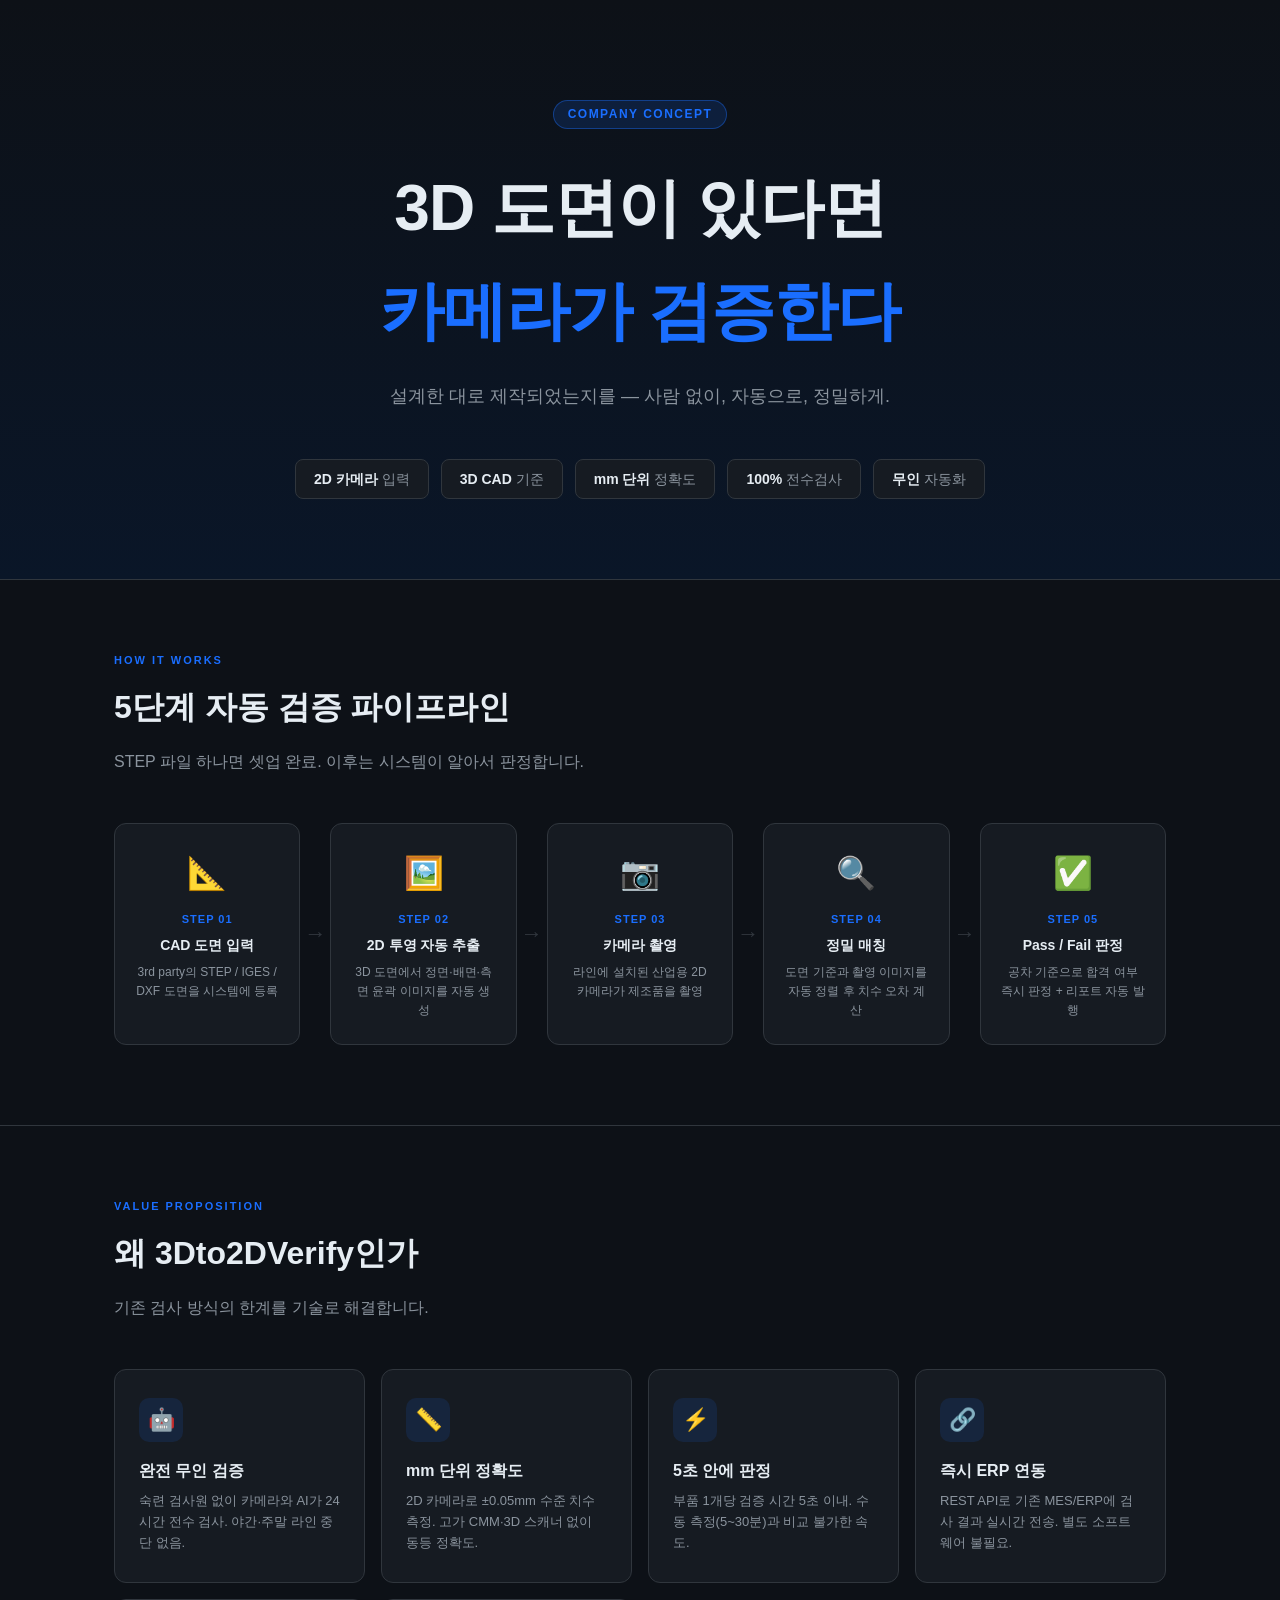
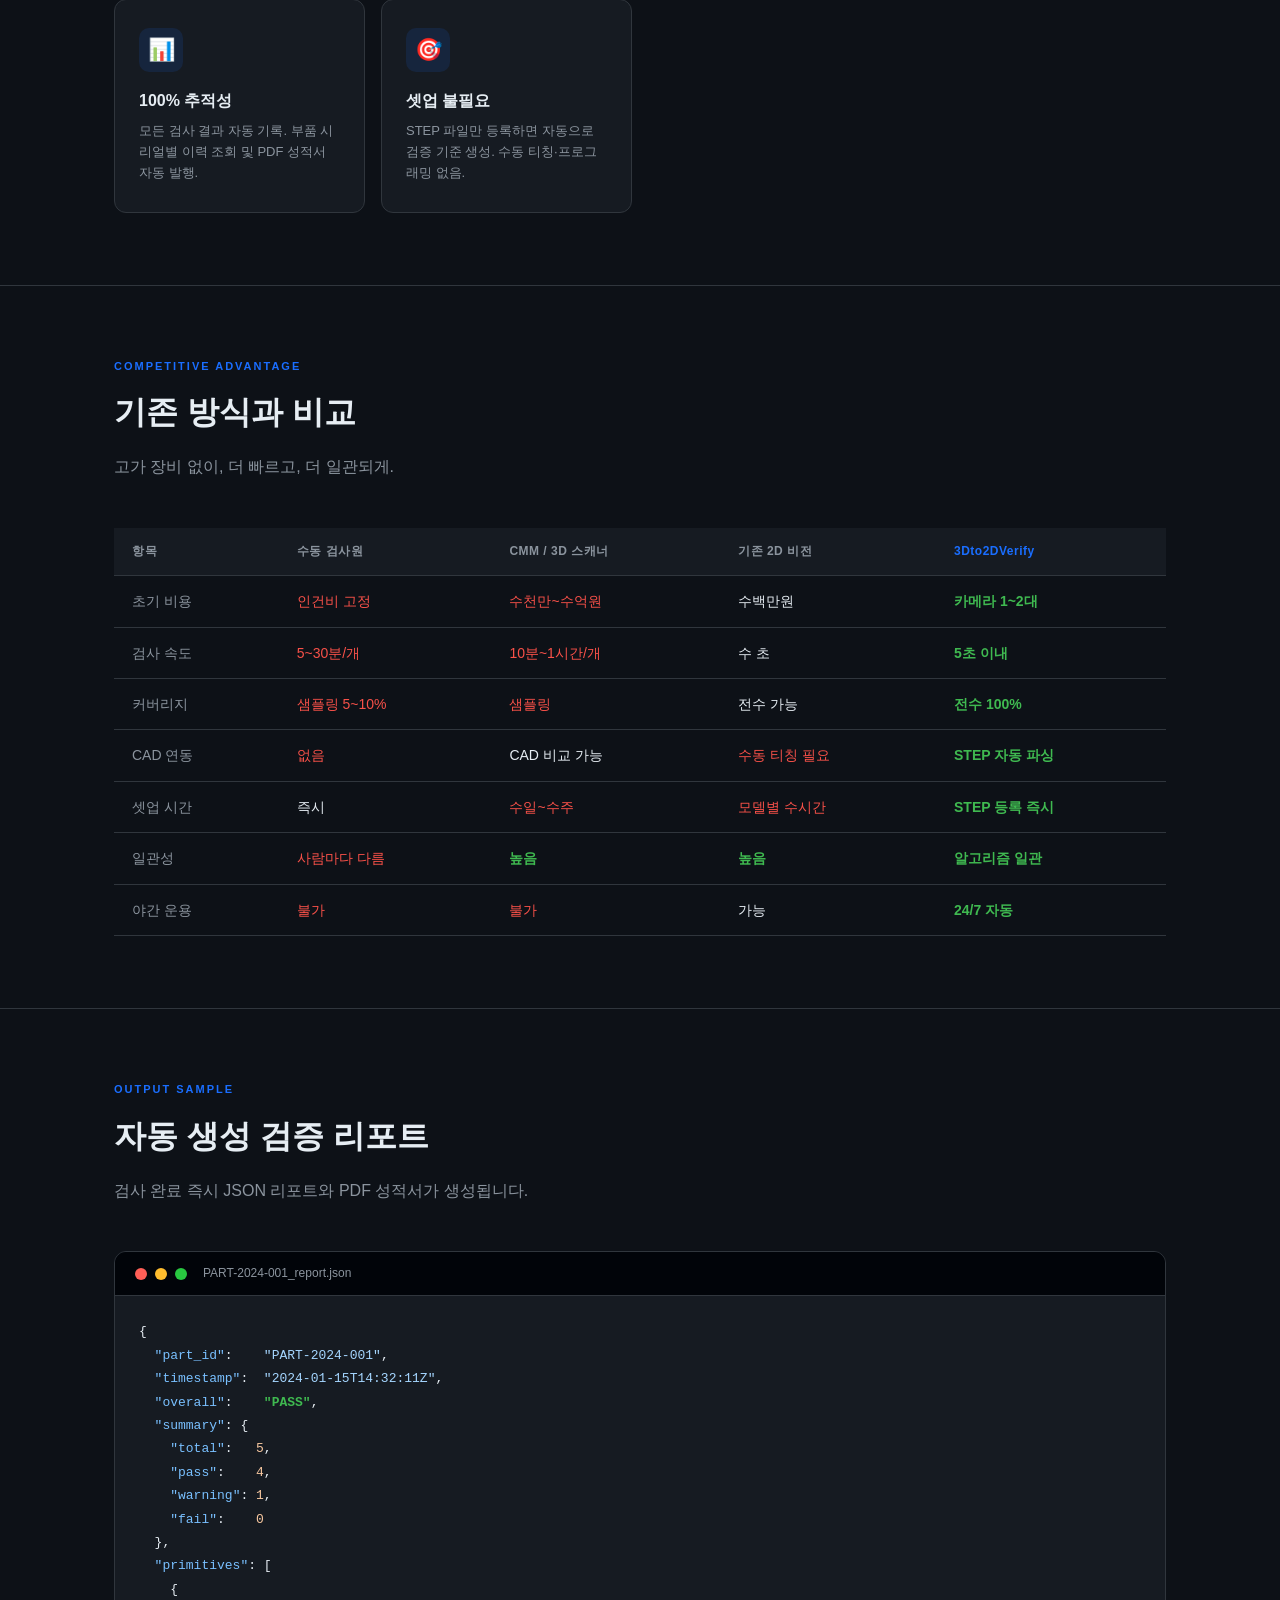
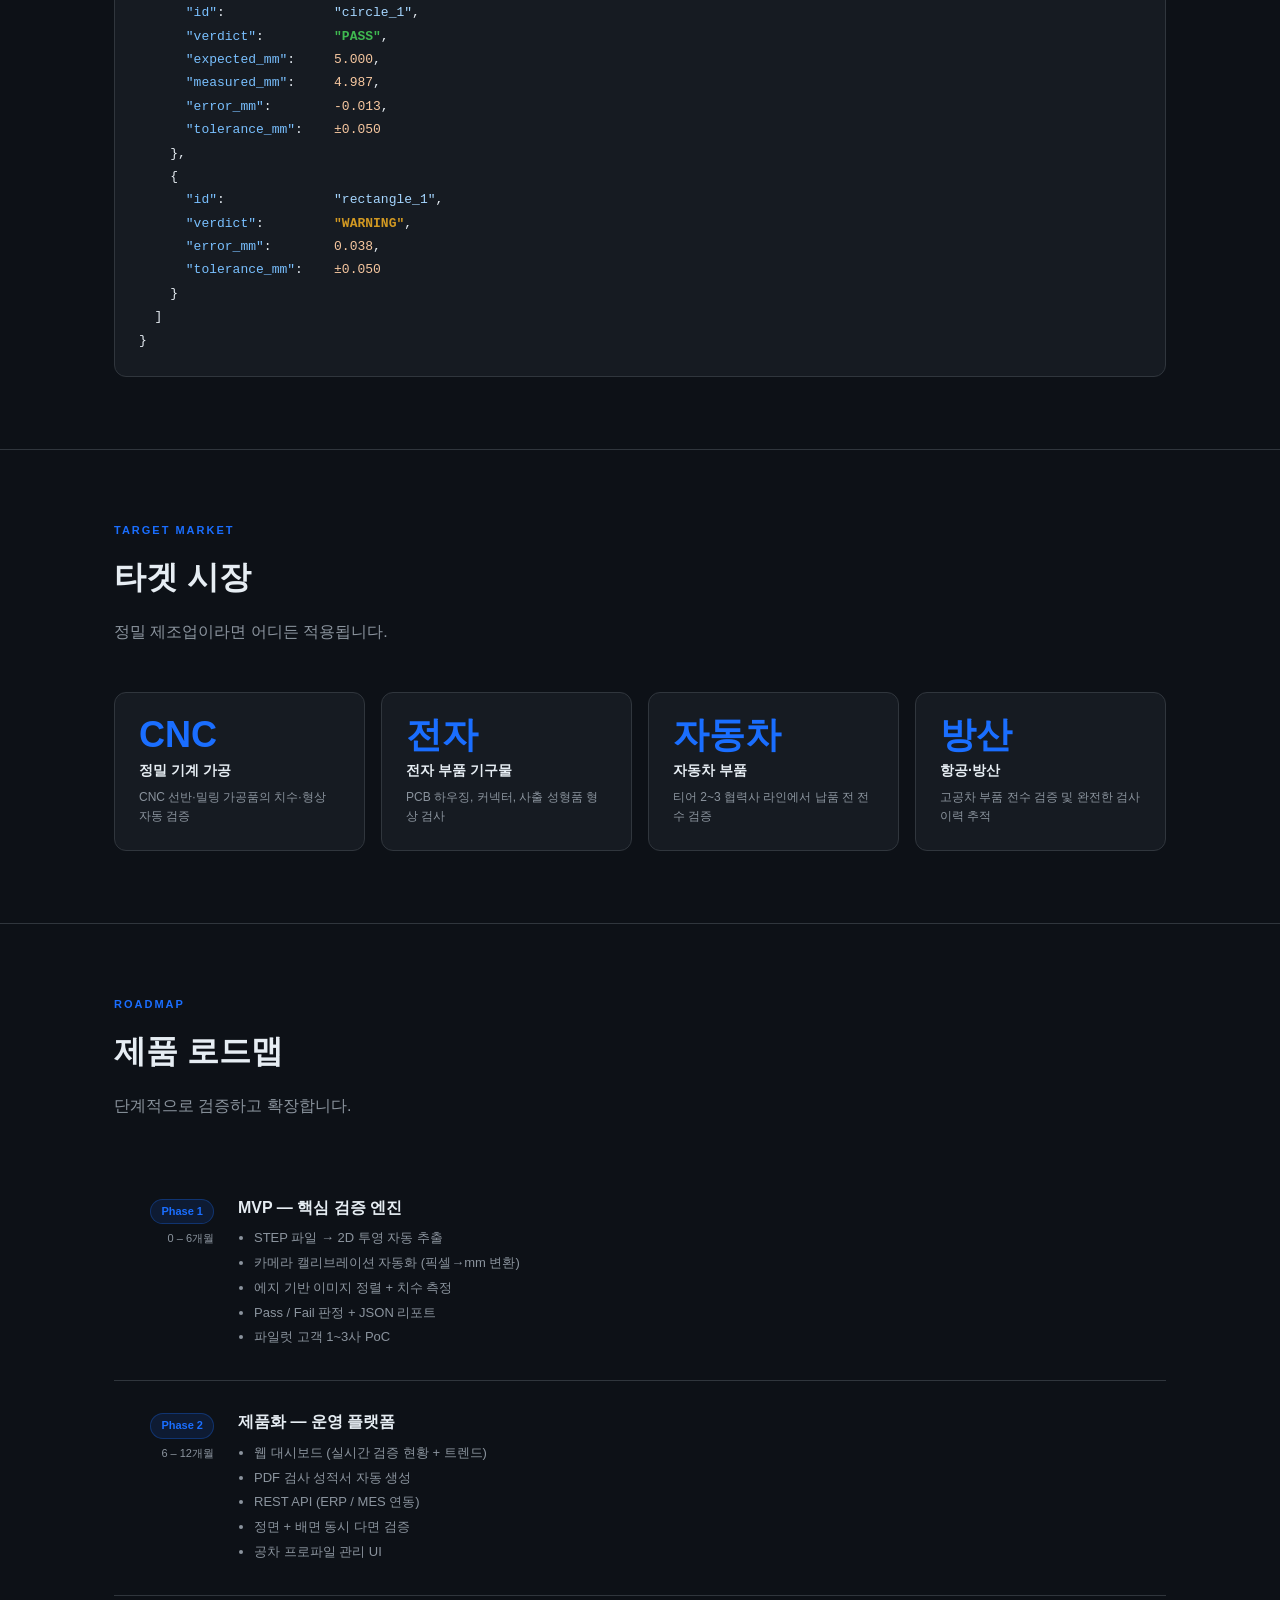
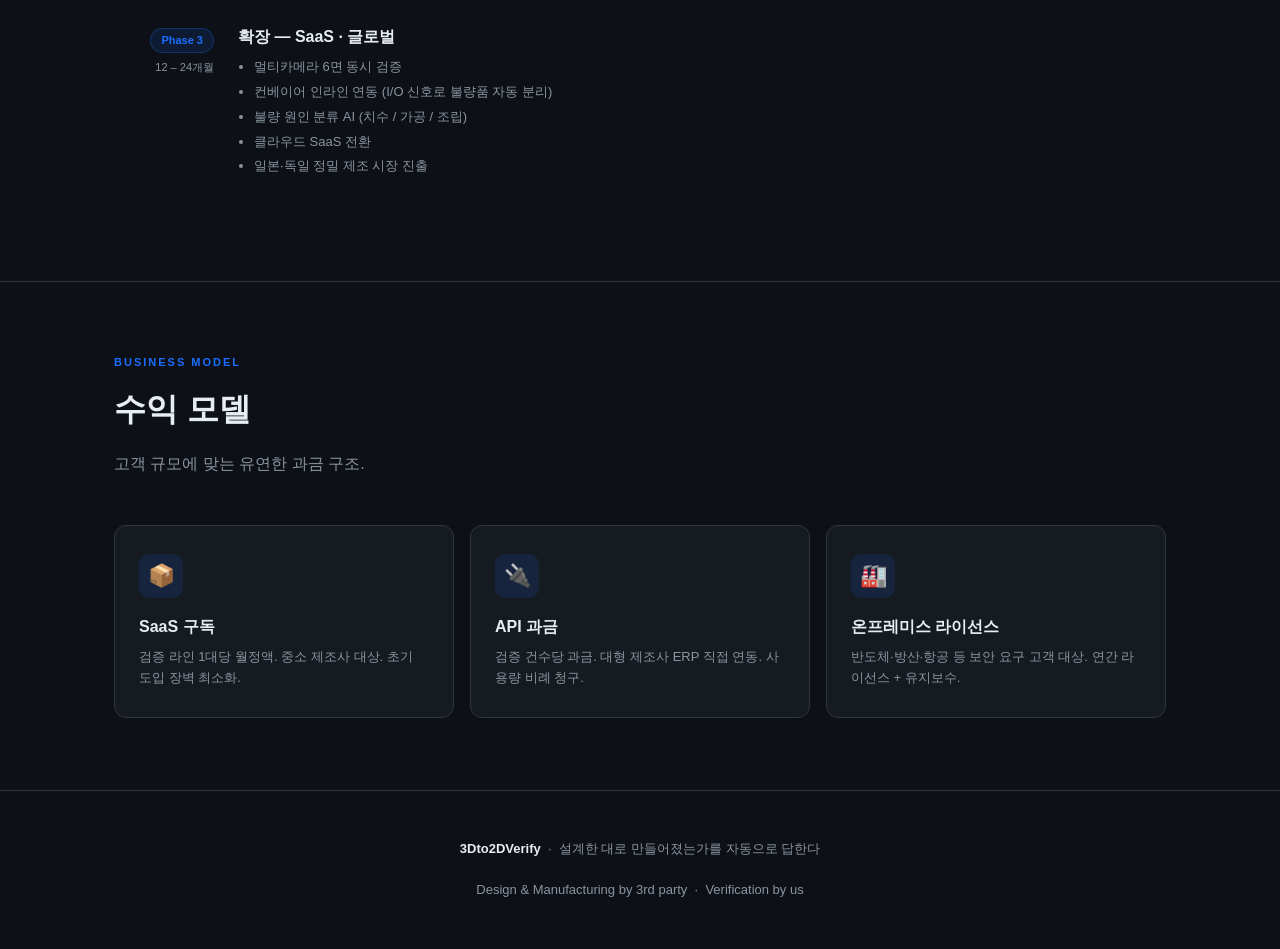
==== concept.html @ 9f3853e5 "Initial commit: 3Dto2DVerify company concept" ====
<!DOCTYPE html>
<html lang="ko">
<head>
  <meta charset="UTF-8" />
  <meta name="viewport" content="width=device-width, initial-scale=1.0" />
  <title>3Dto2DVerify — 자동 제작 정밀 검증 시스템</title>
  <style>
    :root {
      --blue:   #1A6EFF;
      --dark:   #0D1117;
      --card:   #161B22;
      --border: #30363D;
      --text:   #E6EDF3;
      --muted:  #8B949E;
      --green:  #3FB950;
      --yellow: #D29922;
      --red:    #F85149;
    }
    * { box-sizing: border-box; margin: 0; padding: 0; }
    body {
      font-family: -apple-system, BlinkMacSystemFont, "Segoe UI", sans-serif;
      background: var(--dark);
      color: var(--text);
      line-height: 1.6;
    }

    /* ── HERO ── */
    .hero {
      text-align: center;
      padding: 100px 24px 80px;
      background: linear-gradient(180deg, #0D1117 0%, #0a1628 100%);
      border-bottom: 1px solid var(--border);
    }
    .badge {
      display: inline-block;
      background: rgba(26,110,255,0.15);
      border: 1px solid rgba(26,110,255,0.4);
      color: var(--blue);
      font-size: 12px;
      font-weight: 600;
      letter-spacing: 1.5px;
      text-transform: uppercase;
      padding: 4px 14px;
      border-radius: 20px;
      margin-bottom: 28px;
    }
    .hero h1 {
      font-size: clamp(36px, 5vw, 64px);
      font-weight: 700;
      letter-spacing: -1px;
      margin-bottom: 20px;
    }
    .hero h1 span { color: var(--blue); }
    .hero p {
      font-size: 18px;
      color: var(--muted);
      max-width: 600px;
      margin: 0 auto 48px;
    }
    .tagline {
      display: inline-flex;
      gap: 12px;
      flex-wrap: wrap;
      justify-content: center;
    }
    .tag {
      background: var(--card);
      border: 1px solid var(--border);
      border-radius: 8px;
      padding: 8px 18px;
      font-size: 14px;
      color: var(--muted);
    }
    .tag strong { color: var(--text); }

    /* ── SECTION ── */
    section {
      max-width: 1100px;
      margin: 0 auto;
      padding: 72px 24px;
    }
    .section-label {
      font-size: 11px;
      font-weight: 700;
      letter-spacing: 2px;
      text-transform: uppercase;
      color: var(--blue);
      margin-bottom: 12px;
    }
    h2 {
      font-size: 32px;
      font-weight: 700;
      margin-bottom: 16px;
    }
    .lead {
      color: var(--muted);
      font-size: 16px;
      max-width: 640px;
      margin-bottom: 48px;
    }
    hr.divider {
      border: none;
      border-top: 1px solid var(--border);
    }

    /* ── PIPELINE FLOW ── */
    .pipeline {
      display: flex;
      align-items: stretch;
      gap: 0;
      overflow-x: auto;
      padding-bottom: 8px;
    }
    .pipe-step {
      flex: 1;
      min-width: 160px;
      background: var(--card);
      border: 1px solid var(--border);
      border-radius: 12px;
      padding: 24px 20px;
      text-align: center;
      position: relative;
    }
    .pipe-step + .pipe-step { margin-left: 12px; }
    .pipe-step .icon {
      font-size: 32px;
      margin-bottom: 12px;
      display: block;
    }
    .pipe-step .step-num {
      font-size: 11px;
      font-weight: 700;
      letter-spacing: 1px;
      color: var(--blue);
      margin-bottom: 6px;
    }
    .pipe-step h3 { font-size: 14px; font-weight: 700; margin-bottom: 6px; }
    .pipe-step p { font-size: 12px; color: var(--muted); }
    .pipe-arrow {
      display: flex;
      align-items: center;
      color: var(--border);
      font-size: 22px;
      padding: 0 4px;
      flex-shrink: 0;
    }

    /* ── VALUE GRID ── */
    .value-grid {
      display: grid;
      grid-template-columns: repeat(auto-fit, minmax(220px, 1fr));
      gap: 16px;
    }
    .value-card {
      background: var(--card);
      border: 1px solid var(--border);
      border-radius: 12px;
      padding: 28px 24px;
    }
    .value-card .v-icon {
      width: 44px; height: 44px;
      border-radius: 10px;
      background: rgba(26,110,255,0.12);
      display: flex; align-items: center; justify-content: center;
      font-size: 22px;
      margin-bottom: 16px;
    }
    .value-card h3 { font-size: 16px; font-weight: 700; margin-bottom: 8px; }
    .value-card p { font-size: 13px; color: var(--muted); }

    /* ── COMPARE TABLE ── */
    .compare {
      width: 100%;
      border-collapse: collapse;
      font-size: 14px;
    }
    .compare th, .compare td {
      padding: 14px 18px;
      text-align: left;
      border-bottom: 1px solid var(--border);
    }
    .compare thead th {
      background: var(--card);
      color: var(--muted);
      font-size: 12px;
      font-weight: 600;
      letter-spacing: 0.5px;
    }
    .compare tbody tr:hover { background: rgba(48,54,61,0.4); }
    .compare .bad  { color: var(--red); }
    .compare .good { color: var(--green); font-weight: 600; }
    .compare .col-feature { color: var(--muted); }

    /* ── VERDICT DEMO ── */
    .verdict-demo {
      background: var(--card);
      border: 1px solid var(--border);
      border-radius: 12px;
      overflow: hidden;
    }
    .verdict-header {
      background: #010409;
      padding: 12px 20px;
      font-size: 12px;
      color: var(--muted);
      border-bottom: 1px solid var(--border);
      display: flex;
      align-items: center;
      gap: 8px;
    }
    .dot { width: 12px; height: 12px; border-radius: 50%; }
    .verdict-body { padding: 24px; font-family: "SF Mono", Consolas, monospace; font-size: 13px; }
    .verdict-body pre { white-space: pre-wrap; line-height: 1.8; }
    .json-key   { color: #79C0FF; }
    .json-str   { color: #A5D6FF; }
    .json-pass  { color: var(--green); font-weight: 700; }
    .json-fail  { color: var(--red);   font-weight: 700; }
    .json-warn  { color: var(--yellow); font-weight: 700; }
    .json-num   { color: #F8C8A0; }

    /* ── MARKET ── */
    .market-grid {
      display: grid;
      grid-template-columns: repeat(auto-fit, minmax(200px, 1fr));
      gap: 16px;
    }
    .market-card {
      background: var(--card);
      border: 1px solid var(--border);
      border-radius: 12px;
      padding: 24px;
    }
    .market-card .m-num {
      font-size: 36px;
      font-weight: 800;
      color: var(--blue);
      line-height: 1;
      margin-bottom: 6px;
    }
    .market-card h3 { font-size: 14px; font-weight: 700; margin-bottom: 6px; }
    .market-card p { font-size: 12px; color: var(--muted); }

    /* ── ROADMAP ── */
    .roadmap { display: flex; flex-direction: column; gap: 0; }
    .rm-item {
      display: flex;
      gap: 24px;
      padding: 28px 0;
      border-bottom: 1px solid var(--border);
    }
    .rm-item:last-child { border-bottom: none; }
    .rm-phase {
      min-width: 100px;
      text-align: right;
      padding-top: 2px;
    }
    .rm-phase .phase-tag {
      display: inline-block;
      background: rgba(26,110,255,0.12);
      border: 1px solid rgba(26,110,255,0.3);
      color: var(--blue);
      font-size: 11px;
      font-weight: 700;
      padding: 3px 10px;
      border-radius: 20px;
      white-space: nowrap;
    }
    .rm-phase .phase-time {
      font-size: 11px;
      color: var(--muted);
      margin-top: 6px;
    }
    .rm-content h3 { font-size: 16px; font-weight: 700; margin-bottom: 8px; }
    .rm-content ul { padding-left: 16px; }
    .rm-content li { font-size: 13px; color: var(--muted); margin-bottom: 4px; }

    /* ── FOOTER ── */
    footer {
      text-align: center;
      padding: 48px 24px;
      border-top: 1px solid var(--border);
      color: var(--muted);
      font-size: 13px;
    }
    footer strong { color: var(--text); }
  </style>
</head>
<body>

<!-- ═══════════════════════════════ HERO ═══════════════════════════════ -->
<div class="hero">
  <div class="badge">Company Concept</div>
  <h1>3D 도면이 있다면<br><span>카메라가 검증한다</span></h1>
  <p>설계한 대로 제작되었는지를 — 사람 없이, 자동으로, 정밀하게.</p>
  <div class="tagline">
    <div class="tag"><strong>2D 카메라</strong> 입력</div>
    <div class="tag"><strong>3D CAD</strong> 기준</div>
    <div class="tag"><strong>mm 단위</strong> 정확도</div>
    <div class="tag"><strong>100%</strong> 전수검사</div>
    <div class="tag"><strong>무인</strong> 자동화</div>
  </div>
</div>

<!-- ═══════════════════════════════ PIPELINE ═══════════════════════════ -->
<section>
  <div class="section-label">How It Works</div>
  <h2>5단계 자동 검증 파이프라인</h2>
  <p class="lead">STEP 파일 하나면 셋업 완료. 이후는 시스템이 알아서 판정합니다.</p>

  <div class="pipeline">

    <div class="pipe-step">
      <span class="icon">📐</span>
      <div class="step-num">STEP 01</div>
      <h3>CAD 도면 입력</h3>
      <p>3rd party의 STEP / IGES / DXF 도면을 시스템에 등록</p>
    </div>

    <div class="pipe-arrow">→</div>

    <div class="pipe-step">
      <span class="icon">🖼️</span>
      <div class="step-num">STEP 02</div>
      <h3>2D 투영 자동 추출</h3>
      <p>3D 도면에서 정면·배면·측면 윤곽 이미지를 자동 생성</p>
    </div>

    <div class="pipe-arrow">→</div>

    <div class="pipe-step">
      <span class="icon">📷</span>
      <div class="step-num">STEP 03</div>
      <h3>카메라 촬영</h3>
      <p>라인에 설치된 산업용 2D 카메라가 제조품을 촬영</p>
    </div>

    <div class="pipe-arrow">→</div>

    <div class="pipe-step">
      <span class="icon">🔍</span>
      <div class="step-num">STEP 04</div>
      <h3>정밀 매칭</h3>
      <p>도면 기준과 촬영 이미지를 자동 정렬 후 치수 오차 계산</p>
    </div>

    <div class="pipe-arrow">→</div>

    <div class="pipe-step">
      <span class="icon">✅</span>
      <div class="step-num">STEP 05</div>
      <h3>Pass / Fail 판정</h3>
      <p>공차 기준으로 합격 여부 즉시 판정 + 리포트 자동 발행</p>
    </div>

  </div>
</section>

<hr class="divider" />

<!-- ═══════════════════════════════ VALUE ═══════════════════════════════ -->
<section>
  <div class="section-label">Value Proposition</div>
  <h2>왜 3Dto2DVerify인가</h2>
  <p class="lead">기존 검사 방식의 한계를 기술로 해결합니다.</p>

  <div class="value-grid">
    <div class="value-card">
      <div class="v-icon">🤖</div>
      <h3>완전 무인 검증</h3>
      <p>숙련 검사원 없이 카메라와 AI가 24시간 전수 검사. 야간·주말 라인 중단 없음.</p>
    </div>
    <div class="value-card">
      <div class="v-icon">📏</div>
      <h3>mm 단위 정확도</h3>
      <p>2D 카메라로 ±0.05mm 수준 치수 측정. 고가 CMM·3D 스캐너 없이 동등 정확도.</p>
    </div>
    <div class="value-card">
      <div class="v-icon">⚡</div>
      <h3>5초 안에 판정</h3>
      <p>부품 1개당 검증 시간 5초 이내. 수동 측정(5~30분)과 비교 불가한 속도.</p>
    </div>
    <div class="value-card">
      <div class="v-icon">🔗</div>
      <h3>즉시 ERP 연동</h3>
      <p>REST API로 기존 MES/ERP에 검사 결과 실시간 전송. 별도 소프트웨어 불필요.</p>
    </div>
    <div class="value-card">
      <div class="v-icon">📊</div>
      <h3>100% 추적성</h3>
      <p>모든 검사 결과 자동 기록. 부품 시리얼별 이력 조회 및 PDF 성적서 자동 발행.</p>
    </div>
    <div class="value-card">
      <div class="v-icon">🎯</div>
      <h3>셋업 불필요</h3>
      <p>STEP 파일만 등록하면 자동으로 검증 기준 생성. 수동 티칭·프로그래밍 없음.</p>
    </div>
  </div>
</section>

<hr class="divider" />

<!-- ═══════════════════════════════ COMPARE ═══════════════════════════════ -->
<section>
  <div class="section-label">Competitive Advantage</div>
  <h2>기존 방식과 비교</h2>
  <p class="lead">고가 장비 없이, 더 빠르고, 더 일관되게.</p>

  <table class="compare">
    <thead>
      <tr>
        <th>항목</th>
        <th>수동 검사원</th>
        <th>CMM / 3D 스캐너</th>
        <th>기존 2D 비전</th>
        <th style="color:var(--blue)">3Dto2DVerify</th>
      </tr>
    </thead>
    <tbody>
      <tr>
        <td class="col-feature">초기 비용</td>
        <td class="bad">인건비 고정</td>
        <td class="bad">수천만~수억원</td>
        <td>수백만원</td>
        <td class="good">카메라 1~2대</td>
      </tr>
      <tr>
        <td class="col-feature">검사 속도</td>
        <td class="bad">5~30분/개</td>
        <td class="bad">10분~1시간/개</td>
        <td>수 초</td>
        <td class="good">5초 이내</td>
      </tr>
      <tr>
        <td class="col-feature">커버리지</td>
        <td class="bad">샘플링 5~10%</td>
        <td class="bad">샘플링</td>
        <td>전수 가능</td>
        <td class="good">전수 100%</td>
      </tr>
      <tr>
        <td class="col-feature">CAD 연동</td>
        <td class="bad">없음</td>
        <td>CAD 비교 가능</td>
        <td class="bad">수동 티칭 필요</td>
        <td class="good">STEP 자동 파싱</td>
      </tr>
      <tr>
        <td class="col-feature">셋업 시간</td>
        <td>즉시</td>
        <td class="bad">수일~수주</td>
        <td class="bad">모델별 수시간</td>
        <td class="good">STEP 등록 즉시</td>
      </tr>
      <tr>
        <td class="col-feature">일관성</td>
        <td class="bad">사람마다 다름</td>
        <td class="good">높음</td>
        <td class="good">높음</td>
        <td class="good">알고리즘 일관</td>
      </tr>
      <tr>
        <td class="col-feature">야간 운용</td>
        <td class="bad">불가</td>
        <td class="bad">불가</td>
        <td>가능</td>
        <td class="good">24/7 자동</td>
      </tr>
    </tbody>
  </table>
</section>

<hr class="divider" />

<!-- ═══════════════════════════════ REPORT DEMO ═══════════════════════════ -->
<section>
  <div class="section-label">Output Sample</div>
  <h2>자동 생성 검증 리포트</h2>
  <p class="lead">검사 완료 즉시 JSON 리포트와 PDF 성적서가 생성됩니다.</p>

  <div class="verdict-demo">
    <div class="verdict-header">
      <div class="dot" style="background:#FF5F57"></div>
      <div class="dot" style="background:#FFBD2E"></div>
      <div class="dot" style="background:#28C840"></div>
      <span style="margin-left:8px">PART-2024-001_report.json</span>
    </div>
    <div class="verdict-body">
<pre>{
  <span class="json-key">"part_id"</span>:    <span class="json-str">"PART-2024-001"</span>,
  <span class="json-key">"timestamp"</span>:  <span class="json-str">"2024-01-15T14:32:11Z"</span>,
  <span class="json-key">"overall"</span>:    <span class="json-pass">"PASS"</span>,
  <span class="json-key">"summary"</span>: {
    <span class="json-key">"total"</span>:   <span class="json-num">5</span>,
    <span class="json-key">"pass"</span>:    <span class="json-num">4</span>,
    <span class="json-key">"warning"</span>: <span class="json-num">1</span>,
    <span class="json-key">"fail"</span>:    <span class="json-num">0</span>
  },
  <span class="json-key">"primitives"</span>: [
    {
      <span class="json-key">"id"</span>:              <span class="json-str">"circle_1"</span>,
      <span class="json-key">"verdict"</span>:         <span class="json-pass">"PASS"</span>,
      <span class="json-key">"expected_mm"</span>:     <span class="json-num">5.000</span>,
      <span class="json-key">"measured_mm"</span>:     <span class="json-num">4.987</span>,
      <span class="json-key">"error_mm"</span>:        <span class="json-num">-0.013</span>,
      <span class="json-key">"tolerance_mm"</span>:    <span class="json-num">±0.050</span>
    },
    {
      <span class="json-key">"id"</span>:              <span class="json-str">"rectangle_1"</span>,
      <span class="json-key">"verdict"</span>:         <span class="json-warn">"WARNING"</span>,
      <span class="json-key">"error_mm"</span>:        <span class="json-num">0.038</span>,
      <span class="json-key">"tolerance_mm"</span>:    <span class="json-num">±0.050</span>
    }
  ]
}</pre>
    </div>
  </div>
</section>

<hr class="divider" />

<!-- ═══════════════════════════════ MARKET ═══════════════════════════════ -->
<section>
  <div class="section-label">Target Market</div>
  <h2>타겟 시장</h2>
  <p class="lead">정밀 제조업이라면 어디든 적용됩니다.</p>

  <div class="market-grid">
    <div class="market-card">
      <div class="m-num">CNC</div>
      <h3>정밀 기계 가공</h3>
      <p>CNC 선반·밀링 가공품의 치수·형상 자동 검증</p>
    </div>
    <div class="market-card">
      <div class="m-num">전자</div>
      <h3>전자 부품 기구물</h3>
      <p>PCB 하우징, 커넥터, 사출 성형품 형상 검사</p>
    </div>
    <div class="market-card">
      <div class="m-num">자동차</div>
      <h3>자동차 부품</h3>
      <p>티어 2~3 협력사 라인에서 납품 전 전수 검증</p>
    </div>
    <div class="market-card">
      <div class="m-num">방산</div>
      <h3>항공·방산</h3>
      <p>고공차 부품 전수 검증 및 완전한 검사 이력 추적</p>
    </div>
  </div>
</section>

<hr class="divider" />

<!-- ═══════════════════════════════ ROADMAP ═══════════════════════════════ -->
<section>
  <div class="section-label">Roadmap</div>
  <h2>제품 로드맵</h2>
  <p class="lead">단계적으로 검증하고 확장합니다.</p>

  <div class="roadmap">

    <div class="rm-item">
      <div class="rm-phase">
        <div class="phase-tag">Phase 1</div>
        <div class="phase-time">0 – 6개월</div>
      </div>
      <div class="rm-content">
        <h3>MVP — 핵심 검증 엔진</h3>
        <ul>
          <li>STEP 파일 → 2D 투영 자동 추출</li>
          <li>카메라 캘리브레이션 자동화 (픽셀→mm 변환)</li>
          <li>에지 기반 이미지 정렬 + 치수 측정</li>
          <li>Pass / Fail 판정 + JSON 리포트</li>
          <li>파일럿 고객 1~3사 PoC</li>
        </ul>
      </div>
    </div>

    <div class="rm-item">
      <div class="rm-phase">
        <div class="phase-tag">Phase 2</div>
        <div class="phase-time">6 – 12개월</div>
      </div>
      <div class="rm-content">
        <h3>제품화 — 운영 플랫폼</h3>
        <ul>
          <li>웹 대시보드 (실시간 검증 현황 + 트렌드)</li>
          <li>PDF 검사 성적서 자동 생성</li>
          <li>REST API (ERP / MES 연동)</li>
          <li>정면 + 배면 동시 다면 검증</li>
          <li>공차 프로파일 관리 UI</li>
        </ul>
      </div>
    </div>

    <div class="rm-item">
      <div class="rm-phase">
        <div class="phase-tag">Phase 3</div>
        <div class="phase-time">12 – 24개월</div>
      </div>
      <div class="rm-content">
        <h3>확장 — SaaS · 글로벌</h3>
        <ul>
          <li>멀티카메라 6면 동시 검증</li>
          <li>컨베이어 인라인 연동 (I/O 신호로 불량품 자동 분리)</li>
          <li>불량 원인 분류 AI (치수 / 가공 / 조립)</li>
          <li>클라우드 SaaS 전환</li>
          <li>일본·독일 정밀 제조 시장 진출</li>
        </ul>
      </div>
    </div>

  </div>
</section>

<hr class="divider" />

<!-- ═══════════════════════════════ BIZ MODEL ═══════════════════════════════ -->
<section>
  <div class="section-label">Business Model</div>
  <h2>수익 모델</h2>
  <p class="lead">고객 규모에 맞는 유연한 과금 구조.</p>

  <div class="value-grid">
    <div class="value-card">
      <div class="v-icon">📦</div>
      <h3>SaaS 구독</h3>
      <p>검증 라인 1대당 월정액. 중소 제조사 대상. 초기 도입 장벽 최소화.</p>
    </div>
    <div class="value-card">
      <div class="v-icon">🔌</div>
      <h3>API 과금</h3>
      <p>검증 건수당 과금. 대형 제조사 ERP 직접 연동. 사용량 비례 청구.</p>
    </div>
    <div class="value-card">
      <div class="v-icon">🏭</div>
      <h3>온프레미스 라이선스</h3>
      <p>반도체·방산·항공 등 보안 요구 고객 대상. 연간 라이선스 + 유지보수.</p>
    </div>
  </div>
</section>

<!-- ═══════════════════════════════ FOOTER ═══════════════════════════════ -->
<footer>
  <strong>3Dto2DVerify</strong> &nbsp;·&nbsp;
  설계한 대로 만들어졌는가를 자동으로 답한다
  <br><br>
  <span>Design &amp; Manufacturing by 3rd party &nbsp;·&nbsp; Verification by us</span>
</footer>

</body>
</html>
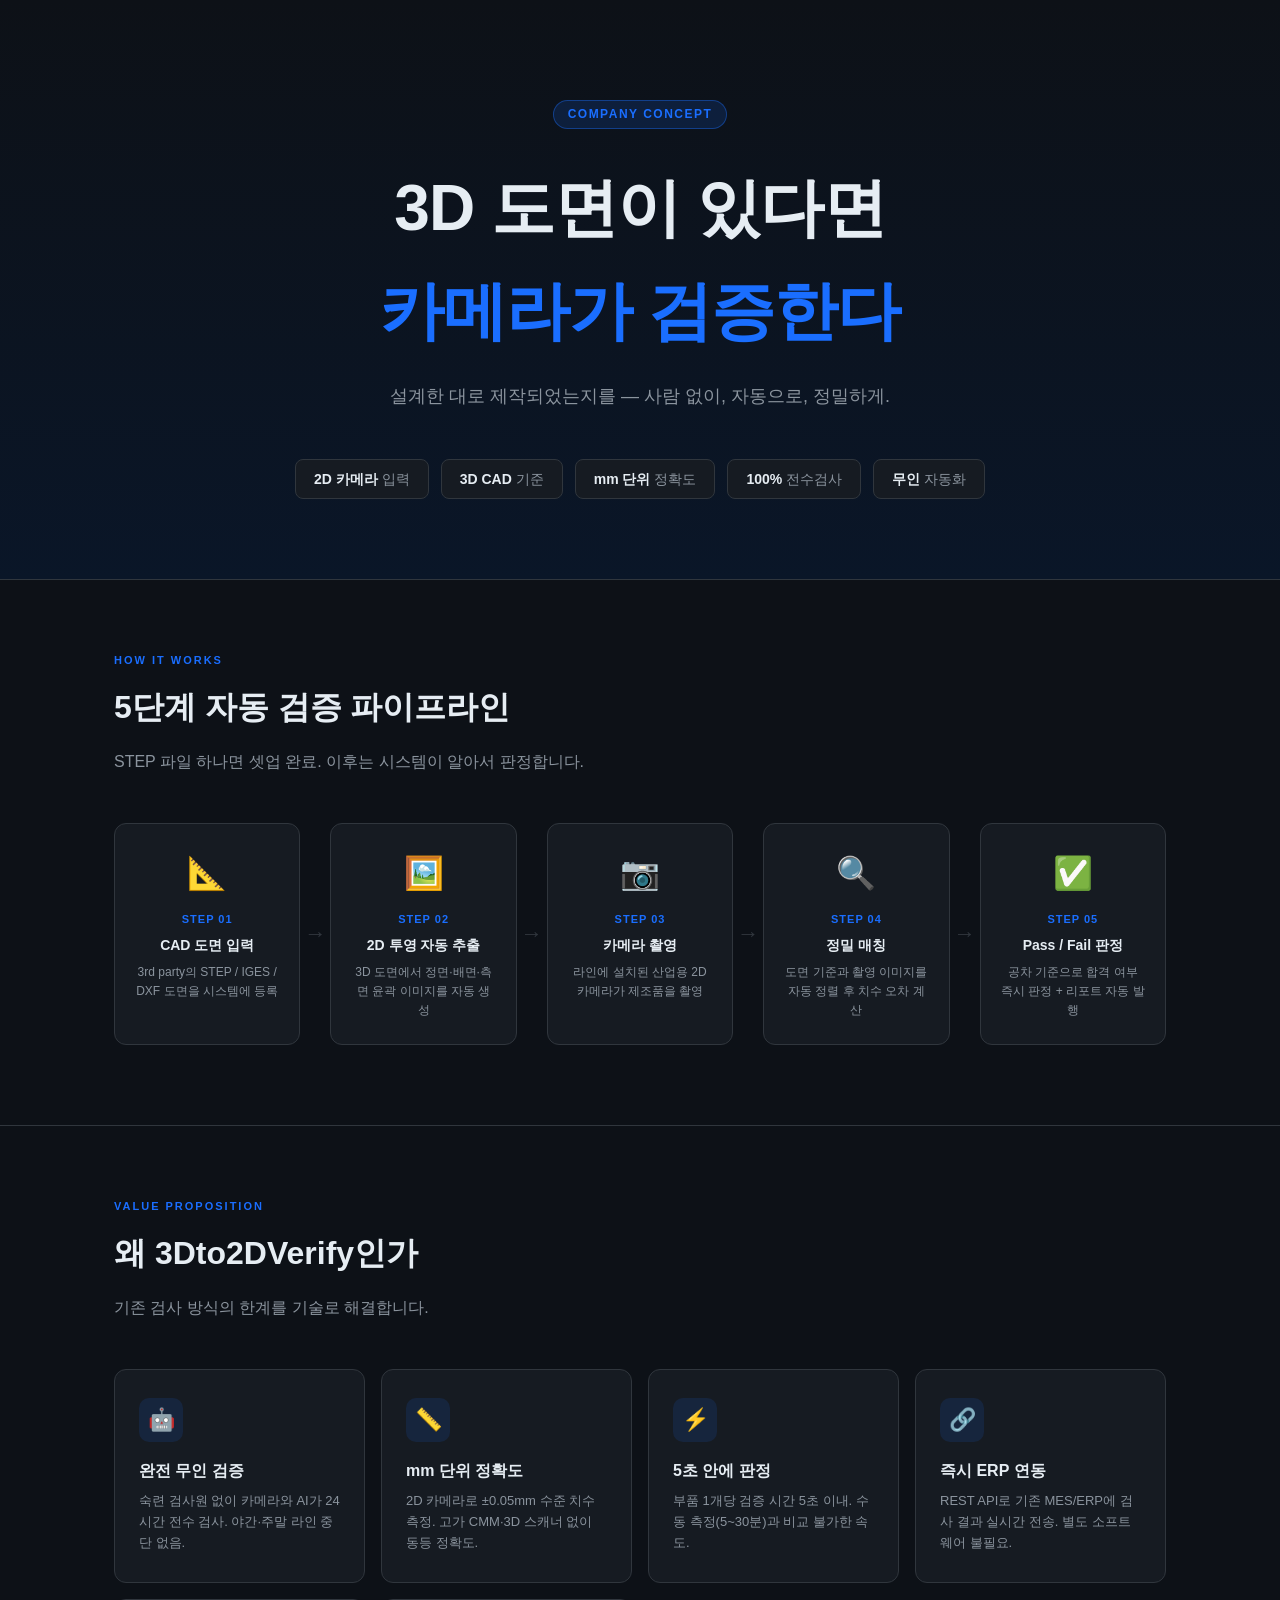
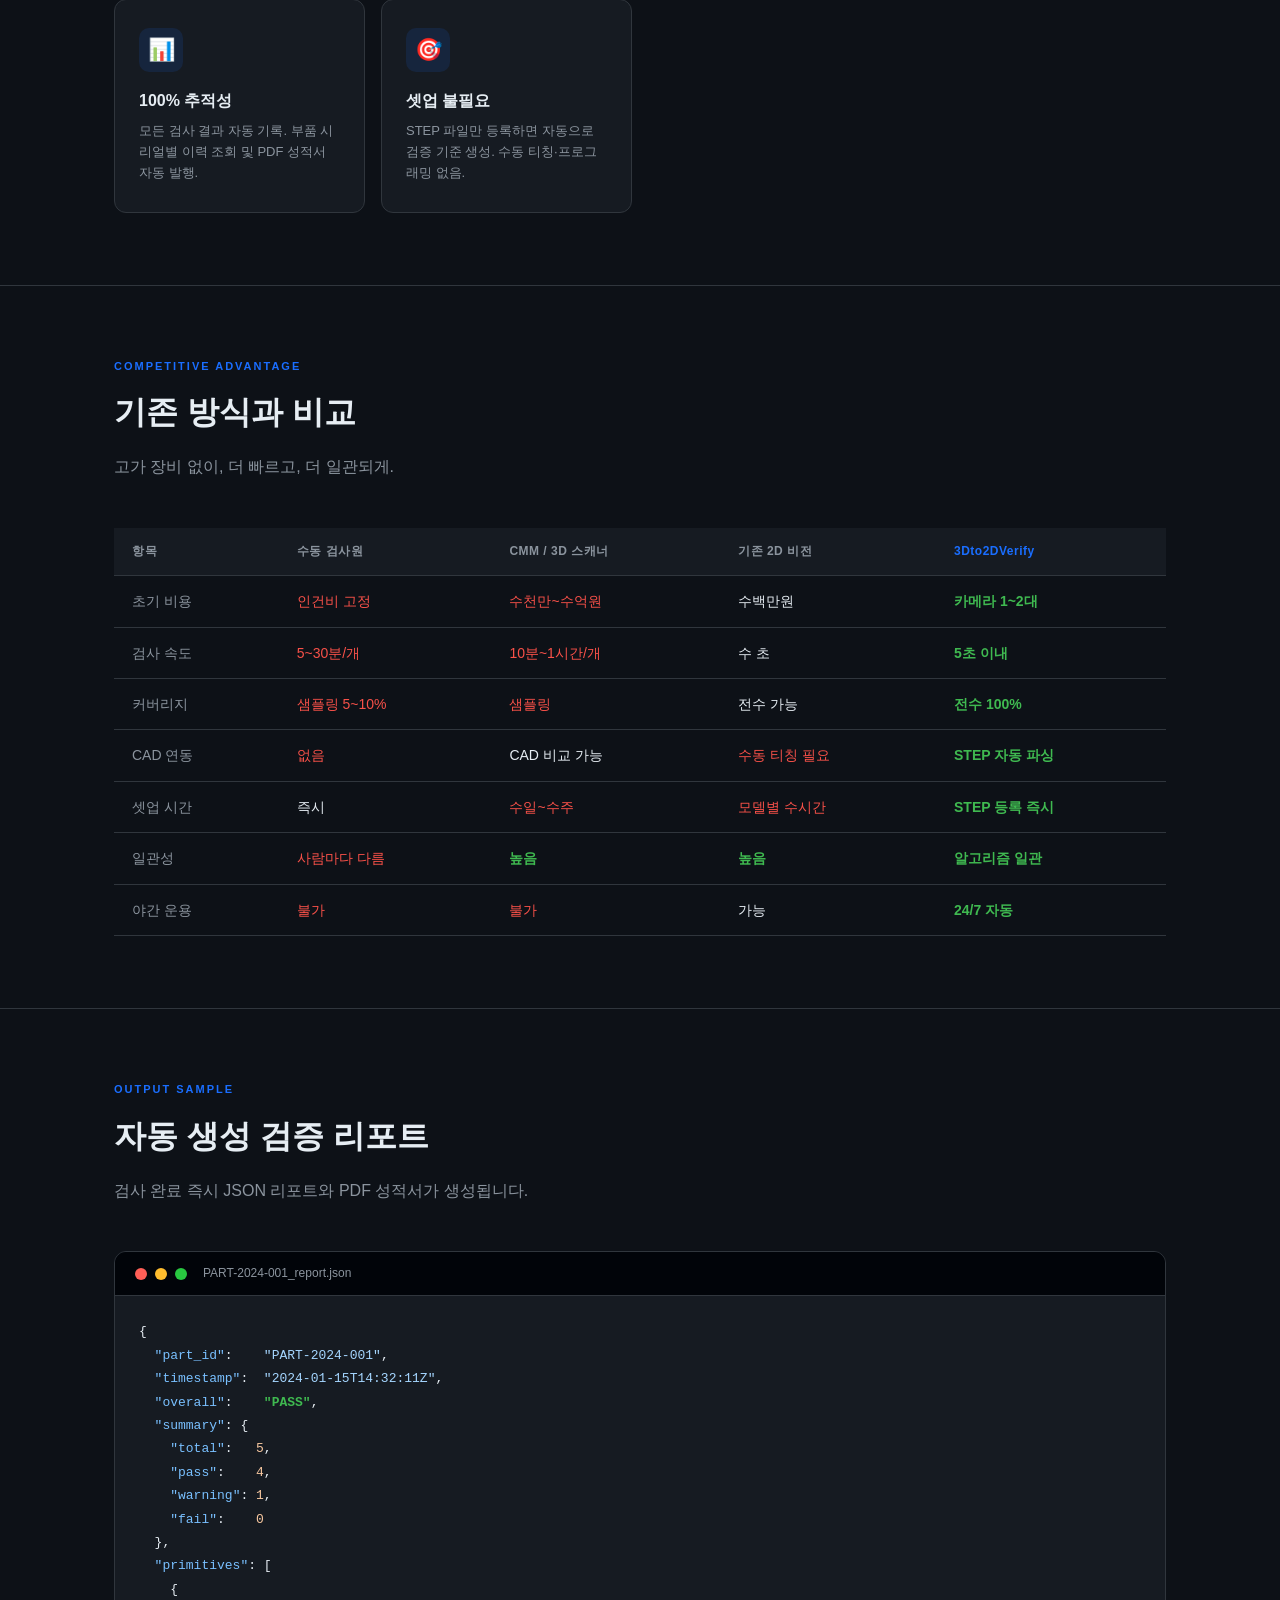
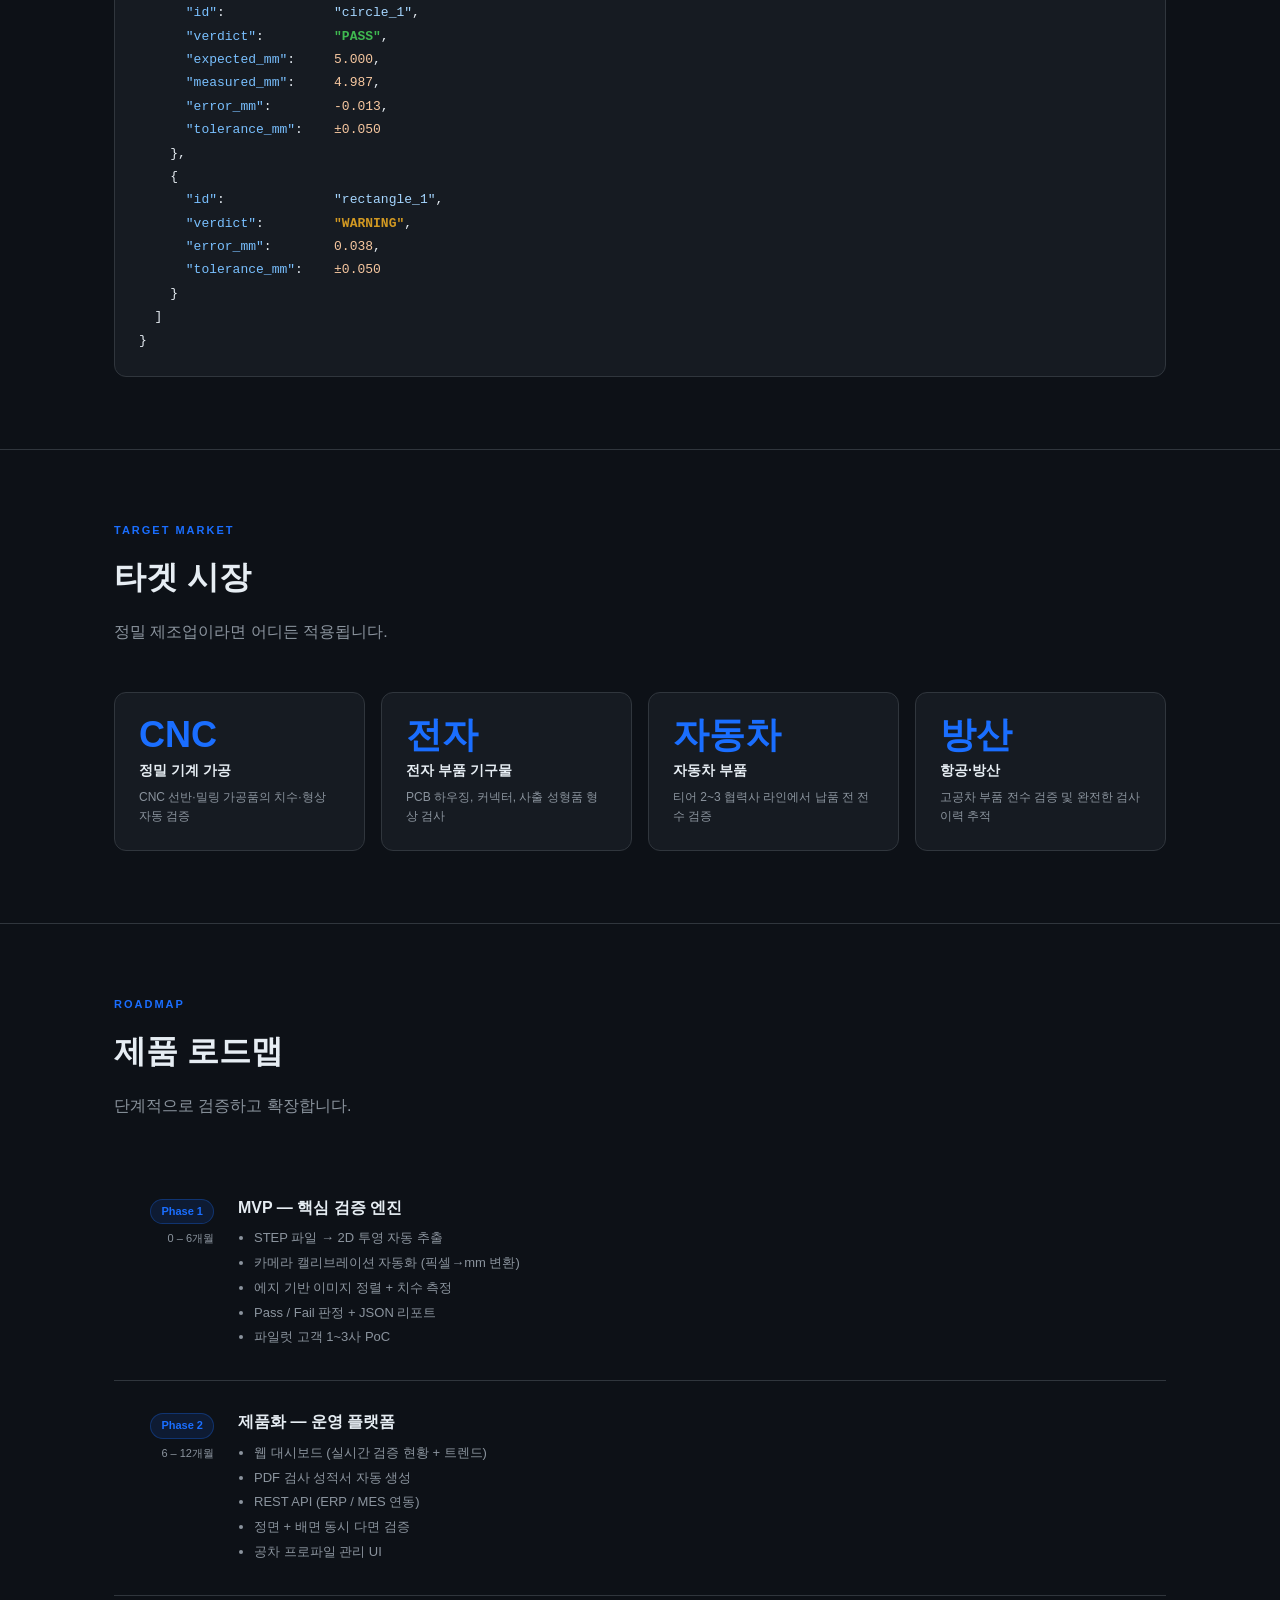
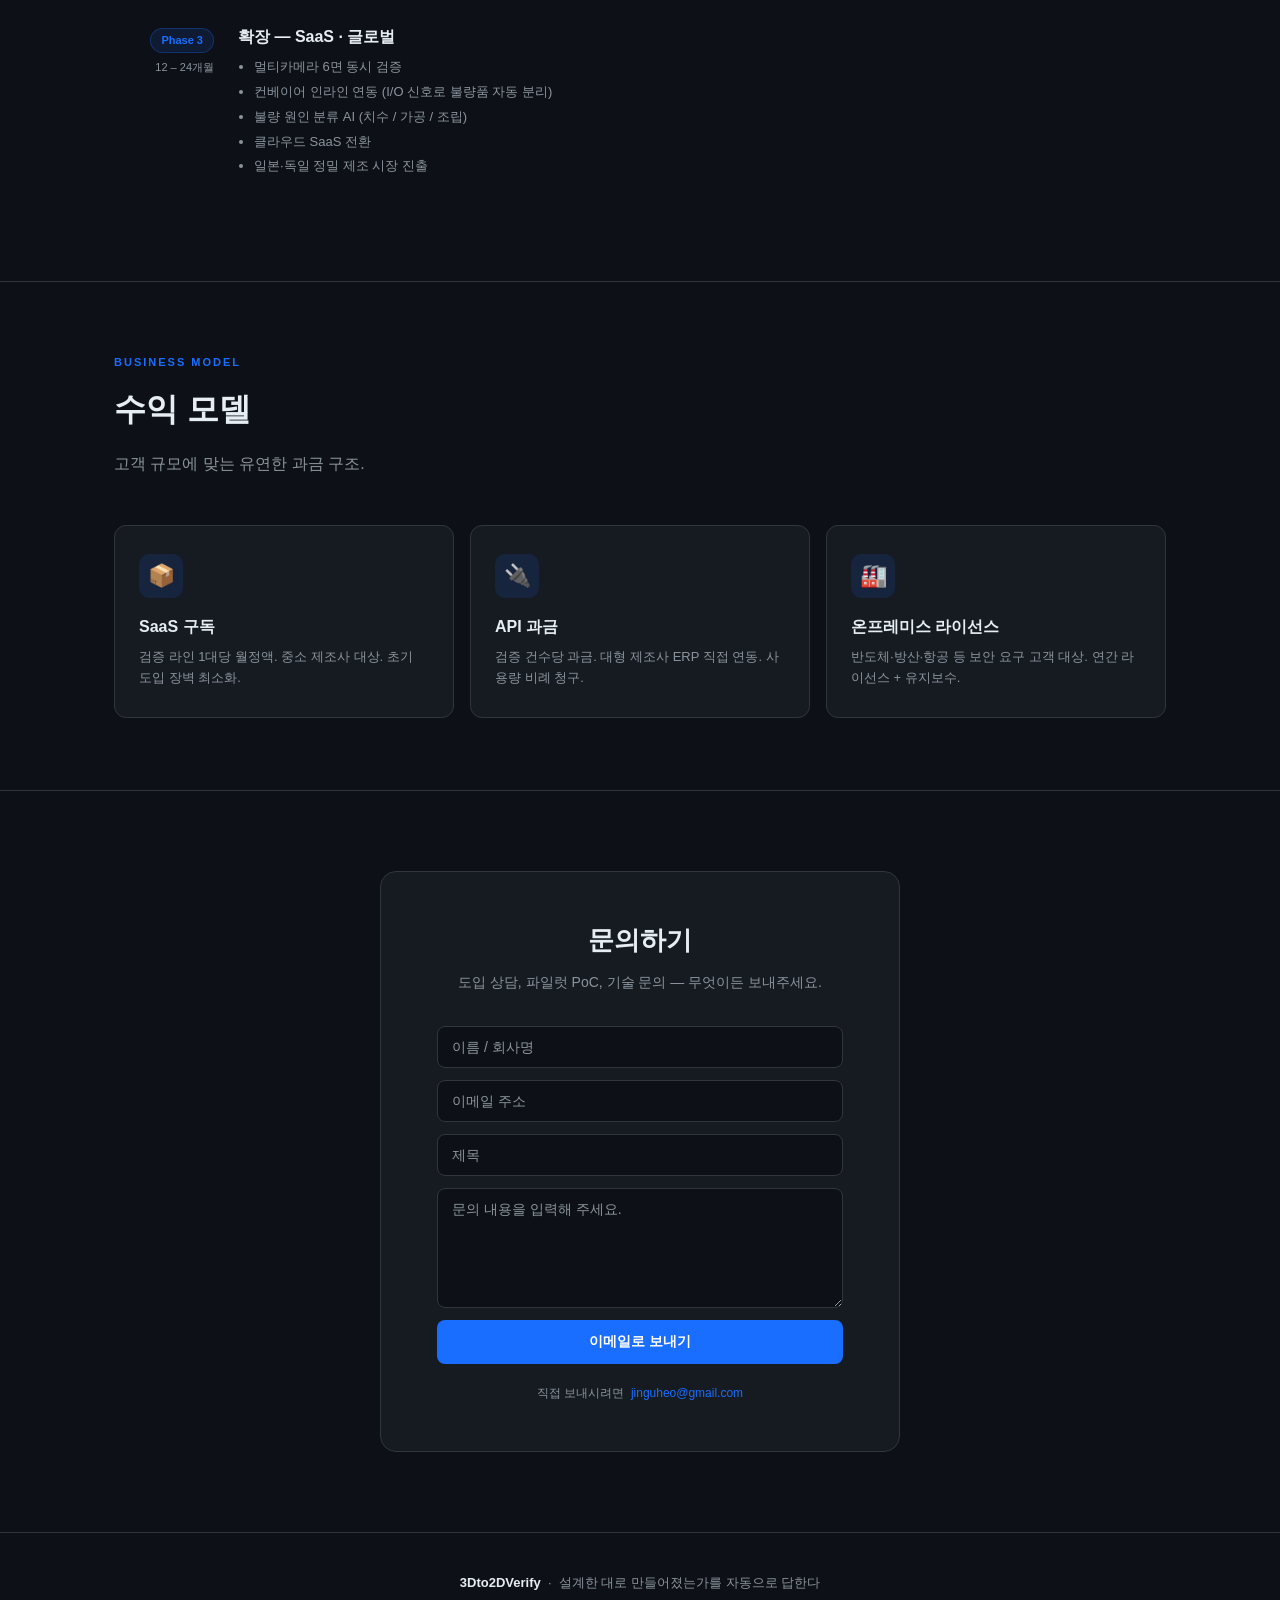
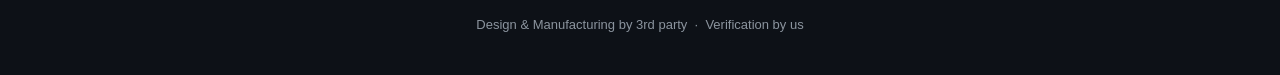
==== commit 3975f937: "Add contact email form section" ====
--- a/concept.html
+++ b/concept.html
@@ -274,10 +274,66 @@
     .rm-content ul { padding-left: 16px; }
     .rm-content li { font-size: 13px; color: var(--muted); margin-bottom: 4px; }
 
+    /* ── CONTACT ── */
+    .contact-wrap {
+      text-align: center;
+      padding: 80px 24px;
+    }
+    .contact-box {
+      display: inline-block;
+      background: var(--card);
+      border: 1px solid var(--border);
+      border-radius: 16px;
+      padding: 48px 56px;
+      max-width: 520px;
+      width: 100%;
+    }
+    .contact-box h2 { font-size: 26px; font-weight: 700; margin-bottom: 10px; }
+    .contact-box .sub { color: var(--muted); font-size: 14px; margin-bottom: 32px; }
+    .contact-form { display: flex; flex-direction: column; gap: 12px; text-align: left; }
+    .contact-form input,
+    .contact-form textarea {
+      background: var(--dark);
+      border: 1px solid var(--border);
+      border-radius: 8px;
+      color: var(--text);
+      font-size: 14px;
+      font-family: inherit;
+      padding: 12px 14px;
+      outline: none;
+      transition: border-color 0.15s;
+      resize: vertical;
+    }
+    .contact-form input:focus,
+    .contact-form textarea:focus { border-color: var(--blue); }
+    .contact-form input::placeholder,
+    .contact-form textarea::placeholder { color: var(--muted); }
+    .contact-form textarea { min-height: 120px; }
+    .send-btn {
+      background: var(--blue);
+      border: none;
+      border-radius: 8px;
+      color: #fff;
+      cursor: pointer;
+      font-size: 14px;
+      font-weight: 700;
+      padding: 13px;
+      text-align: center;
+      transition: opacity 0.15s;
+    }
+    .send-btn:hover { opacity: 0.85; }
+    .contact-direct {
+      margin-top: 20px;
+      font-size: 12px;
+      color: var(--muted);
+    }
+    .contact-direct a { color: var(--blue); text-decoration: none; }
+    .contact-direct a:hover { text-decoration: underline; }
+
     /* ── FOOTER ── */
     footer {
       text-align: center;
-      padding: 48px 24px;
+      padding: 40px 24px;
       border-top: 1px solid var(--border);
       color: var(--muted);
       font-size: 13px;
@@ -639,6 +695,44 @@
   </div>
 </section>
 
+<!-- ═══════════════════════════════ CONTACT ═══════════════════════════════ -->
+<hr class="divider" />
+
+<div class="contact-wrap">
+  <div class="contact-box">
+    <h2>문의하기</h2>
+    <p class="sub">도입 상담, 파일럿 PoC, 기술 문의 — 무엇이든 보내주세요.</p>
+    <form class="contact-form" id="contactForm">
+      <input type="text"  id="cfName"    placeholder="이름 / 회사명" required />
+      <input type="email" id="cfEmail"   placeholder="이메일 주소"   required />
+      <input type="text"  id="cfSubject" placeholder="제목"          />
+      <textarea           id="cfBody"    placeholder="문의 내용을 입력해 주세요."></textarea>
+      <button type="submit" class="send-btn">이메일로 보내기</button>
+    </form>
+    <div class="contact-direct">
+      직접 보내시려면 &nbsp;<a href="mailto:jinguheo@gmail.com">jinguheo@gmail.com</a>
+    </div>
+  </div>
+</div>
+
+<script>
+  document.getElementById('contactForm').addEventListener('submit', function(e) {
+    e.preventDefault();
+    var name    = document.getElementById('cfName').value.trim();
+    var email   = document.getElementById('cfEmail').value.trim();
+    var subject = document.getElementById('cfSubject').value.trim() || '3Dto2DVerify 문의';
+    var body    = document.getElementById('cfBody').value.trim();
+
+    var mailto = 'mailto:jinguheo@gmail.com'
+      + '?subject=' + encodeURIComponent('[3Dto2DVerify] ' + subject)
+      + '&body='    + encodeURIComponent(
+          '보내는 분: ' + name + ' (' + email + ')\n\n' + body
+        );
+
+    window.location.href = mailto;
+  });
+</script>
+
 <!-- ═══════════════════════════════ FOOTER ═══════════════════════════════ -->
 <footer>
   <strong>3Dto2DVerify</strong> &nbsp;·&nbsp;
